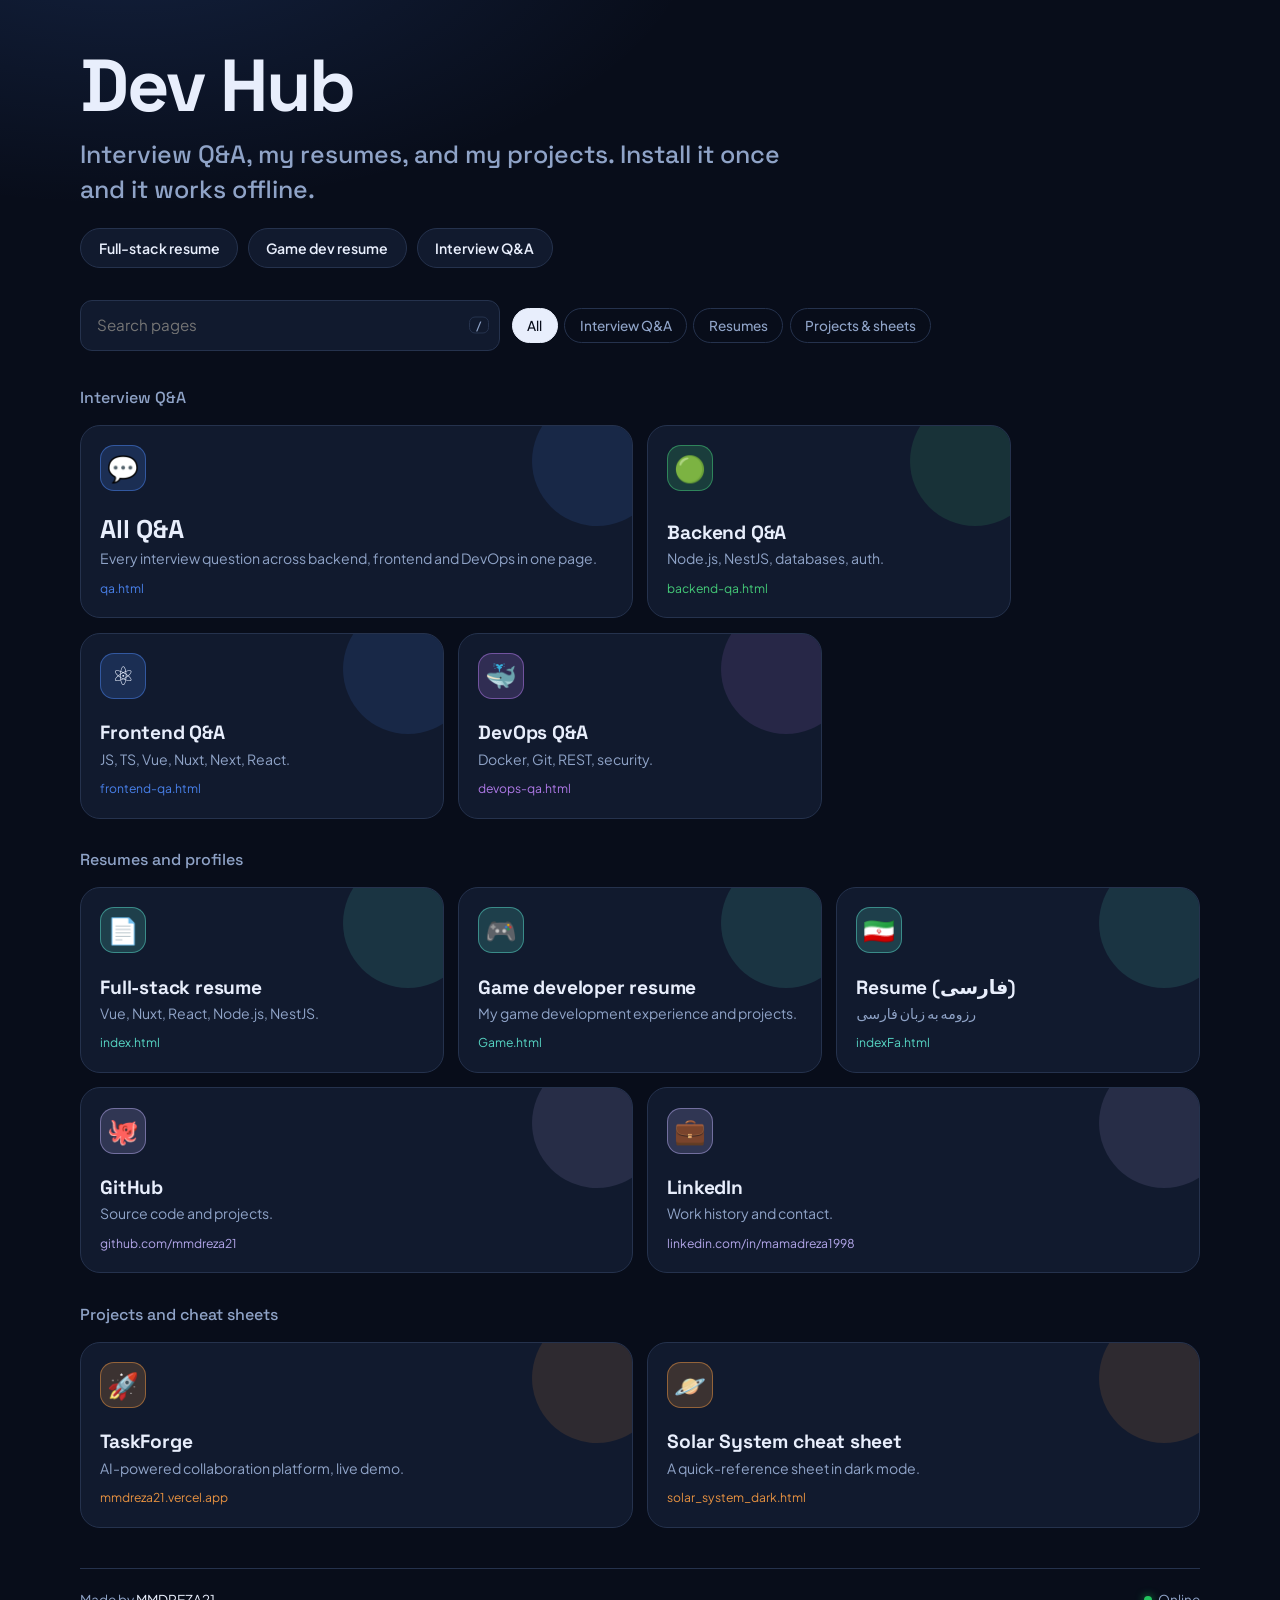
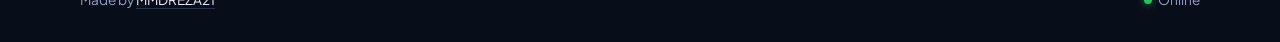
==== landing.html @ 5c8ee8f2 "first commit" ====
<!DOCTYPE html>
<html lang="en">

<head>
    <meta charset="UTF-8" />
    <meta name="viewport" content="width=device-width, initial-scale=1.0, viewport-fit=cover" />
    <meta name="theme-color" content="#3b82f6" />
    <meta name="description" content="Dev Hub: interview Q&A, resumes, and projects by Mohammad Reza Javadi." />
    <title>MMDREZA21 · Dev Hub</title>

    <link rel="manifest" href="./manifest.json" />
    <link rel="icon" href="./favicon.ico" />
    <link rel="apple-touch-icon" href="./icons/icon-192.png" />
    <meta name="apple-mobile-web-app-capable" content="yes" />
    <meta name="mobile-web-app-capable" content="yes" />
    <meta name="apple-mobile-web-app-status-bar-style" content="black-translucent" />
    <meta name="apple-mobile-web-app-title" content="Dev Hub" />

    <link rel="preconnect" href="https://fonts.googleapis.com" />
    <link rel="preconnect" href="https://fonts.gstatic.com" crossorigin />
    <link
        href="https://fonts.googleapis.com/css2?family=Space+Grotesk:wght@500;700&family=Plus+Jakarta+Sans:wght@400;500;600&display=swap"
        rel="stylesheet" />
    <link rel="stylesheet" href="./assets/css/landinPage.css">

</head>

<body>
    <div class="wrap">

        <header class="hero">
            <h1>Dev Hub<small>Interview Q&amp;A, my resumes, and my projects. Install it once and it works
                    offline.</small></h1>
            <div class="hero-actions">
                <button class="btn primary" id="installBtn" type="button">Install app</button>
                <a class="btn" href="./index.html">Full-stack resume</a>
                <a class="btn" href="./Game.html">Game dev resume</a>
                <a class="btn" href="./qa.html">Interview Q&amp;A</a>
            </div>
        </header>

        <div class="controls">
            <label class="search">
                <input type="search" id="q" placeholder="Search pages" autocomplete="off" aria-label="Search pages" />
                <kbd>/</kbd>
            </label>
            <div class="chips" role="group" aria-label="Filter by category">
                <button class="chip" data-f="all" aria-pressed="true">All</button>
                <button class="chip" data-f="learn" aria-pressed="false">Interview Q&amp;A</button>
                <button class="chip" data-f="about" aria-pressed="false">Resumes</button>
                <button class="chip" data-f="play" aria-pressed="false">Projects &amp; sheets</button>
            </div>
        </div>

        <main class="bento" id="grid">

            <h2 class="group-title" data-g="learn">Interview Q&amp;A</h2>
            <a class="tile feature w3 learn" data-cat="learn" href="./qa.html">
                <span class="glyph">💬</span>
                <div>
                    <h2>All Q&amp;A</h2>
                    <p>Every interview question across backend, frontend and DevOps in one page.</p>
                    <div class="file">qa.html</div>
                </div>
            </a>
            <a class="tile backend learn" data-cat="learn" href="./backend-qa.html">
                <span class="glyph">🟢</span>
                <div>
                    <h2>Backend Q&amp;A</h2>
                    <p>Node.js, NestJS, databases, auth.</p>
                    <div class="file">backend-qa.html</div>
                </div>
            </a>
            <a class="tile learn" data-cat="learn" href="./frontend-qa.html">
                <span class="glyph">⚛️</span>
                <div>
                    <h2>Frontend Q&amp;A</h2>
                    <p>JS, TS, Vue, Nuxt, Next, React.</p>
                    <div class="file">frontend-qa.html</div>
                </div>
            </a>
            <a class="tile devops learn" data-cat="learn" href="./devops-qa.html">
                <span class="glyph">🐳</span>
                <div>
                    <h2>DevOps Q&amp;A</h2>
                    <p>Docker, Git, REST, security.</p>
                    <div class="file">devops-qa.html</div>
                </div>
            </a>

            <h2 class="group-title" data-g="about">Resumes and profiles</h2>
            <a class="tile about" data-cat="about" href="./index.html">
                <span class="glyph">📄</span>
                <div>
                    <h2>Full-stack resume</h2>
                    <p>Vue, Nuxt, React, Node.js, NestJS.</p>
                    <div class="file">index.html</div>
                </div>
            </a>
            <a class="tile about" data-cat="about" href="./Game.html">
                <span class="glyph">🎮</span>
                <div>
                    <h2>Game developer resume</h2>
                    <p>My game development experience and projects.</p>
                    <div class="file">Game.html</div>
                </div>
            </a>
            <a class="tile about" data-cat="about" href="./indexFa.html">
                <span class="glyph">🇮🇷</span>
                <div>
                    <h2>Resume (فارسی)</h2>
                    <p>رزومه به زبان فارسی</p>
                    <div class="file">indexFa.html</div>
                </div>
            </a>
            <a class="tile w3 link" data-cat="about" href="https://github.com/mmdreza21" target="_blank" rel="noopener">
                <span class="glyph">🐙</span>
                <div>
                    <h2>GitHub</h2>
                    <p>Source code and projects.</p>
                    <div class="file">github.com/mmdreza21</div>
                </div>
            </a>
            <a class="tile w3 link" data-cat="about" href="https://linkedin.com/in/mamadreza1998" target="_blank"
                rel="noopener">
                <span class="glyph">💼</span>
                <div>
                    <h2>LinkedIn</h2>
                    <p>Work history and contact.</p>
                    <div class="file">linkedin.com/in/mamadreza1998</div>
                </div>
            </a>

            <h2 class="group-title" data-g="play">Projects and cheat sheets</h2>
            <a class="tile w3 play" data-cat="play" href="https://mmdreza21.vercel.app/" target="_blank" rel="noopener">
                <span class="glyph">🚀</span>
                <div>
                    <h2>TaskForge</h2>
                    <p>AI-powered collaboration platform, live demo.</p>
                    <div class="file">mmdreza21.vercel.app</div>
                </div>
            </a>
            <a class="tile w3 play" data-cat="play" href="./solar_system_dark.html">
                <span class="glyph">🪐</span>
                <div>
                    <h2>Solar System cheat sheet</h2>
                    <p>A quick-reference sheet in dark mode.</p>
                    <div class="file">solar_system_dark.html</div>
                </div>
            </a>
        </main>

        <p class="empty" id="empty">No pages match your search. Try a different word or choose All.</p>

        <footer>
            <span>Made by <a href="https://github.com/mmdreza21" target="_blank" rel="noopener">MMDREZA21</a></span>
            <span class="status"><span class="dot" id="dot"></span><span id="statusText">Online</span></span>
        </footer>
    </div>

    <script>
        /* Service worker */
        if ("serviceWorker" in navigator) {
            window.addEventListener("load", () => navigator.serviceWorker.register("./sw.js").catch(e => console.warn("SW failed:", e)));
        }

        /* Install button */
        let deferred = null;
        const installBtn = document.getElementById("installBtn");
        window.addEventListener("beforeinstallprompt", e => { e.preventDefault(); deferred = e; installBtn.classList.add("show"); });
        installBtn.addEventListener("click", async () => {
            if (!deferred) return;
            deferred.prompt();
            await deferred.userChoice;
            deferred = null;
            installBtn.classList.remove("show");
        });
        window.addEventListener("appinstalled", () => { deferred = null; installBtn.classList.remove("show"); });

        /* Online status */
        const dot = document.getElementById("dot"), st = document.getElementById("statusText");
        function setStatus() { const on = navigator.onLine; dot.classList.toggle("off", !on); st.textContent = on ? "Online" : "Offline: cached pages available"; }
        addEventListener("online", setStatus); addEventListener("offline", setStatus); setStatus();

        /* Search + filter */
        const q = document.getElementById("q");
        const tiles = [...document.querySelectorAll(".tile")];
        const titles = [...document.querySelectorAll(".group-title")];
        const chips = [...document.querySelectorAll(".chip")];
        const empty = document.getElementById("empty");
        let filter = "all";

        function apply() {
            const term = q.value.trim().toLowerCase();
            const shown = {};
            let count = 0;
            tiles.forEach(t => {
                const group = t.dataset.cat;
                const okF = filter === "all" || group === filter;
                const okQ = !term || t.textContent.toLowerCase().includes(term);
                const ok = okF && okQ;
                t.style.display = ok ? "" : "none";
                if (ok) { shown[group] = true; count++; }
            });
            titles.forEach(h => h.style.display = shown[h.dataset.g] ? "" : "none");
            empty.classList.toggle("show", count === 0);
        }
        q.addEventListener("input", apply);
        chips.forEach(c => c.addEventListener("click", () => {
            filter = c.dataset.f;
            chips.forEach(x => x.setAttribute("aria-pressed", x === c));
            apply();
        }));
        addEventListener("keydown", e => {
            if (e.key === "/" && document.activeElement !== q) { e.preventDefault(); q.focus(); }
            if (e.key === "Escape" && document.activeElement === q) { q.value = ""; q.blur(); apply(); }
        });
    </script>
</body>

</html>
---- assets/css/landinPage.css ----
* {
            margin: 0;
            padding: 0;
            box-sizing: border-box
        }

        :root {
            --bg: #080d1a;
            --panel: #111a2e;
            --panel-2: #17223b;
            --line: #25324d;
            --text: #e8eefc;
            --muted: #8fa3c7;
            --blue: #4f8cff;
            --c-learn: #4f8cff;
            --c-play: #ff9f43;
            --c-about: #5eead4;
            --c-link: #c4b5fd;
            --display: "Space Grotesk", system-ui, sans-serif;
            --body: "Plus Jakarta Sans", system-ui, -apple-system, "Segoe UI", Roboto, sans-serif;
        }

        html {
            scroll-padding-top: env(safe-area-inset-top, 0px)
        }

        body {
            background: var(--bg);
            color: var(--text);
            font-family: var(--body);
            line-height: 1.6;
            min-height: 100vh;
            padding: calc(clamp(1.25rem, 4vw, 3rem) + env(safe-area-inset-top, 0px)) clamp(1rem, 4vw, 2rem) calc(2rem + env(safe-area-inset-bottom, 0px));
            -webkit-font-smoothing: antialiased;
            background-image: radial-gradient(60rem 30rem at 10% -5%, rgba(79, 140, 255, .16), transparent 60%);
            background-repeat: no-repeat;
        }

        .wrap {
            max-width: 1120px;
            margin: 0 auto
        }

        a {
            color: inherit;
            text-decoration: none
        }

        :focus-visible {
            outline: 2px solid var(--blue);
            outline-offset: 3px;
            border-radius: 8px
        }

        /* Hero */
        .hero {
            display: grid;
            gap: 1.25rem;
            margin-bottom: 2rem;
            max-width: 44rem
        }

        .hero h1 {
            font-family: var(--display);
            font-weight: 700;
            font-size: clamp(2.4rem, 8vw, 4.6rem);
            line-height: 1.02;
            letter-spacing: -.03em
        }

        .hero h1 small {
            display: block;
            font-size: .34em;
            font-weight: 500;
            letter-spacing: 0;
            color: var(--muted);
            margin-top: .9rem;
            line-height: 1.4
        }

        .hero-actions {
            display: flex;
            flex-wrap: wrap;
            gap: .6rem;
            align-items: center
        }

        .btn {
            font: 600 .88rem var(--body);
            padding: .65rem 1.1rem;
            border-radius: 999px;
            border: 1px solid var(--line);
            background: var(--panel);
            color: var(--text);
            cursor: pointer;
            transition: border-color .2s, background .2s
        }

        .btn:hover {
            border-color: var(--blue);
            background: var(--panel-2)
        }

        .btn.primary {
            background: var(--blue);
            border-color: var(--blue);
            color: #06101f
        }

        .btn.primary:hover {
            background: #6ea0ff
        }

        #installBtn {
            display: none
        }

        #installBtn.show {
            display: inline-block
        }

        /* Controls */
        .controls {
            display: flex;
            flex-wrap: wrap;
            gap: .75rem;
            align-items: center;
            margin-bottom: 1.25rem
        }

        .search {
            position: relative;
            flex: 1 1 260px;
            max-width: 420px
        }

        .search input {
            width: 100%;
            padding: .75rem 3rem .75rem 1rem;
            background: var(--panel);
            border: 1px solid var(--line);
            border-radius: 12px;
            color: var(--text);
            font: inherit;
            font-size: .95rem;
            outline: none
        }

        .search input:focus {
            border-color: var(--blue)
        }

        .search kbd {
            position: absolute;
            right: .7rem;
            top: 50%;
            transform: translateY(-50%);
            font: 500 .75rem var(--body);
            color: var(--muted);
            border: 1px solid var(--line);
            border-radius: 6px;
            padding: 0 .4rem
        }

        .chips {
            display: flex;
            gap: .4rem;
            flex-wrap: wrap
        }

        .chip {
            font: 500 .85rem var(--body);
            padding: .5rem .9rem;
            border-radius: 999px;
            border: 1px solid var(--line);
            background: transparent;
            color: var(--muted);
            cursor: pointer
        }

        .chip[aria-pressed="true"] {
            background: var(--text);
            color: var(--bg);
            border-color: var(--text)
        }

        /* Bento */
        .bento {
            display: grid;
            grid-template-columns: repeat(6, 1fr);
            gap: .9rem;
            animation: rise .7s cubic-bezier(.2, .7, .2, 1) both
        }

        @keyframes rise {
            from {
                opacity: 0;
                transform: translateY(16px)
            }

            to {
                opacity: 1;
                transform: none
            }
        }

        .tile {
            --c: var(--blue);
            grid-column: span 2;
            position: relative;
            display: flex;
            flex-direction: column;
            justify-content: space-between;
            gap: 1.4rem;
            min-height: 150px;
            padding: 1.2rem;
            border-radius: 20px;
            background: var(--panel);
            border: 1px solid var(--line);
            overflow: hidden;
            transition: transform .2s, border-color .2s, background .2s;
        }

        .tile::after {
            content: "";
            position: absolute;
            right: -30px;
            top: -30px;
            width: 130px;
            height: 130px;
            border-radius: 50%;
            background: var(--c);
            opacity: .12;
            transition: opacity .2s, transform .3s
        }

        .tile:hover {
            transform: translateY(-3px);
            border-color: var(--c);
            background: var(--panel-2)
        }

        .tile:hover::after {
            opacity: .24;
            transform: scale(1.15)
        }

        .tile.w3 {
            grid-column: span 3
        }

        .tile.w4 {
            grid-column: span 4
        }

        .tile .glyph {
            font-size: 1.6rem;
            width: 46px;
            height: 46px;
            display: grid;
            place-items: center;
            border-radius: 14px;
            background: color-mix(in srgb, var(--c) 18%, transparent);
            border: 1px solid color-mix(in srgb, var(--c) 45%, transparent);
            position: relative;
            z-index: 1
        }

        .tile h2 {
            font-family: var(--display);
            font-size: 1.2rem;
            font-weight: 700;
            letter-spacing: -.01em;
            line-height: 1.2;
            position: relative;
            z-index: 1
        }

        .tile p {
            font-size: .88rem;
            color: var(--muted);
            margin-top: .2rem;
            position: relative;
            z-index: 1
        }

        .tile .file {
            font-size: .76rem;
            color: var(--c);
            margin-top: .55rem;
            position: relative;
            z-index: 1;
            opacity: .9
        }

        .tile.feature h2 {
            font-size: 1.6rem
        }

        .tile.feature {
            min-height: 190px
        }

        .learn {
            --c: var(--c-learn)
        }

        .play {
            --c: var(--c-play)
        }

        .about {
            --c: var(--c-about)
        }

        .link {
            --c: var(--c-link)
        }

        .tile.backend {
            --c: #4ade80
        }

        .tile.devops {
            --c: #c084fc
        }

        .group-title {
            grid-column: 1/-1;
            font-family: var(--display);
            font-size: 1rem;
            font-weight: 500;
            color: var(--muted);
            margin-top: .9rem
        }

        .empty {
            display: none;
            text-align: center;
            padding: 3rem 1rem;
            color: var(--muted)
        }

        .empty.show {
            display: block
        }

        footer {
            margin-top: 2.5rem;
            padding-top: 1.25rem;
            border-top: 1px solid var(--line);
            display: flex;
            flex-wrap: wrap;
            gap: .75rem 1.5rem;
            justify-content: space-between;
            color: var(--muted);
            font-size: .85rem
        }

        footer a {
            color: var(--text);
            border-bottom: 1px solid var(--line)
        }

        footer a:hover {
            border-color: var(--blue)
        }

        .status {
            display: inline-flex;
            align-items: center;
            gap: .4rem
        }

        .dot {
            width: 8px;
            height: 8px;
            border-radius: 50%;
            background: #22c55e;
            box-shadow: 0 0 8px rgba(34, 197, 94, .7)
        }

        .dot.off {
            background: #ef4444;
            box-shadow: 0 0 8px rgba(239, 68, 68, .7)
        }

        @media (max-width:820px) {

            .tile,
            .tile.w3,
            .tile.w4 {
                grid-column: span 3
            }

            .tile.feature {
                grid-column: span 6
            }
        }

        @media (max-width:520px) {
            .bento {
                grid-template-columns: 1fr
            }

            .tile,
            .tile.w3,
            .tile.w4,
            .tile.feature {
                grid-column: 1/-1;
                min-height: 0
            }

            .search kbd {
                display: none
            }
        }

        @media (prefers-reduced-motion:reduce) {

            *,
            *::before,
            *::after {
                animation: none !important;
                transition: none !important
            }
        }
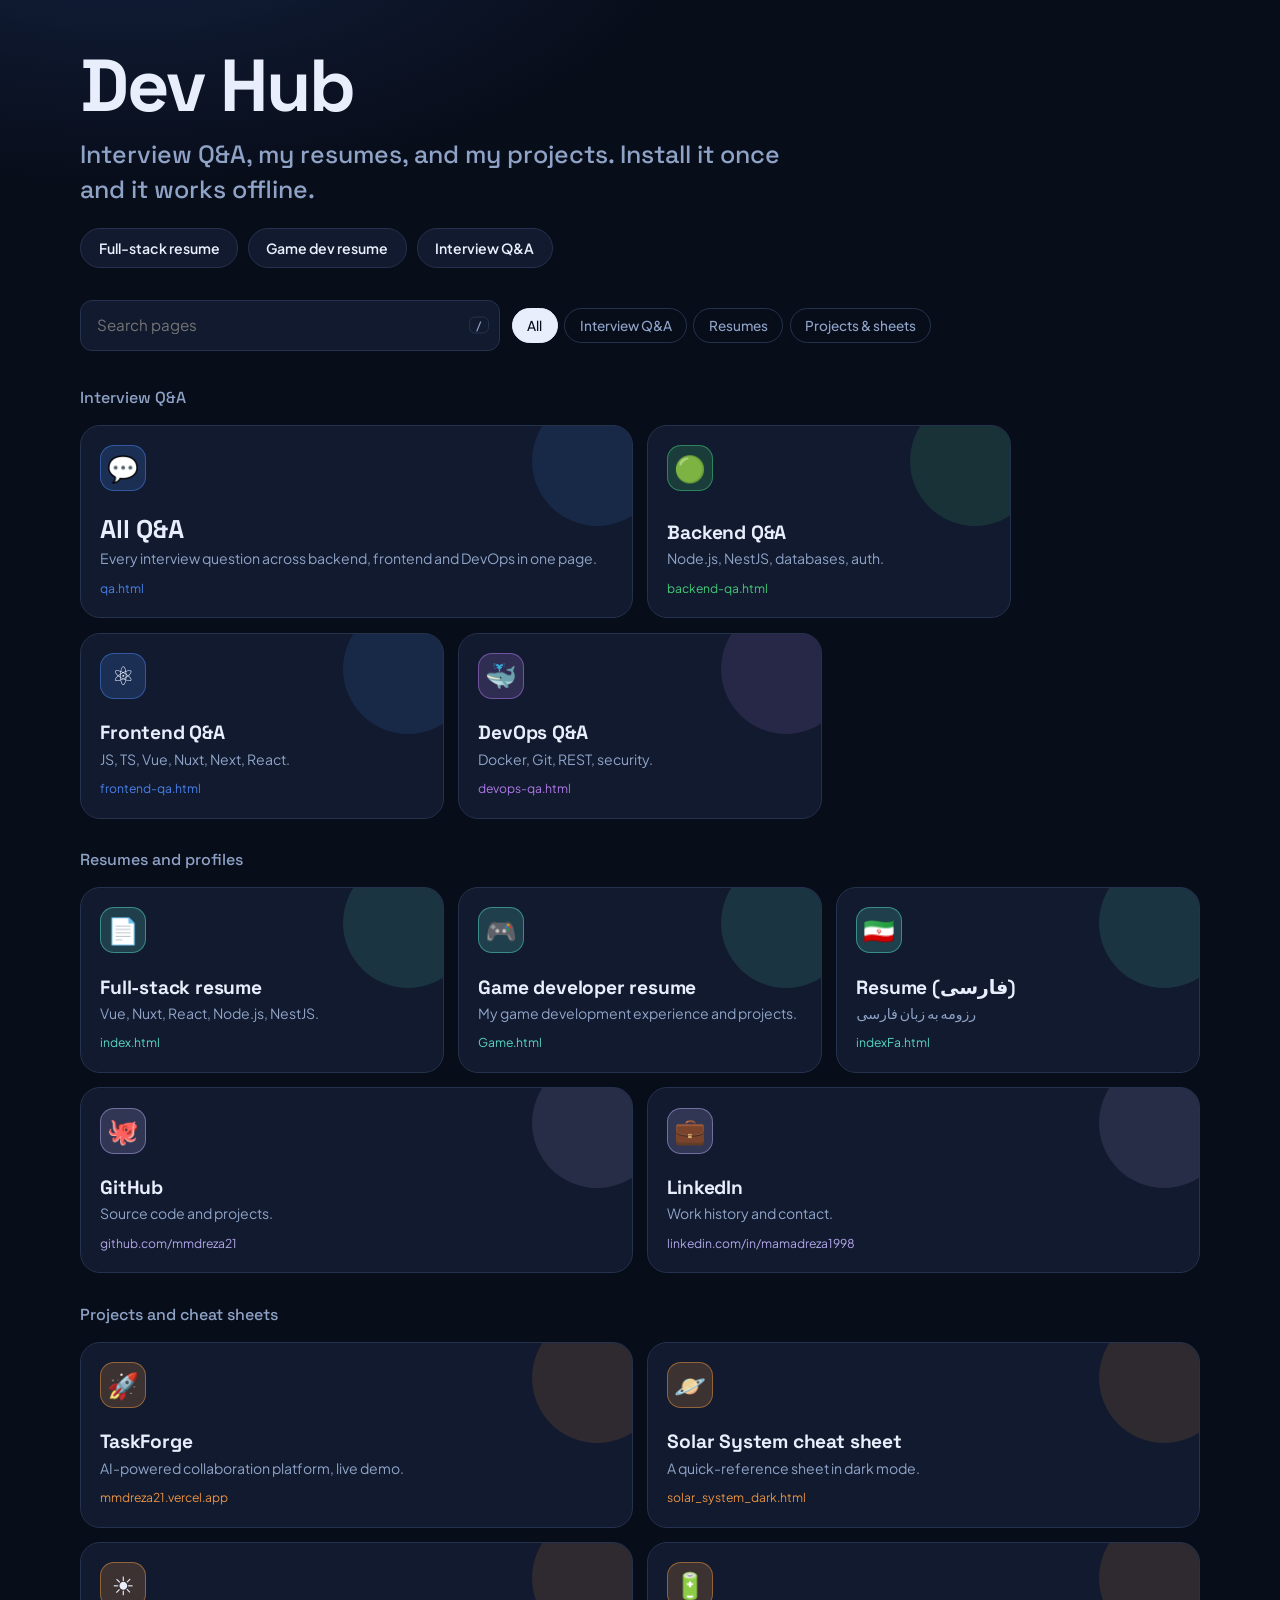
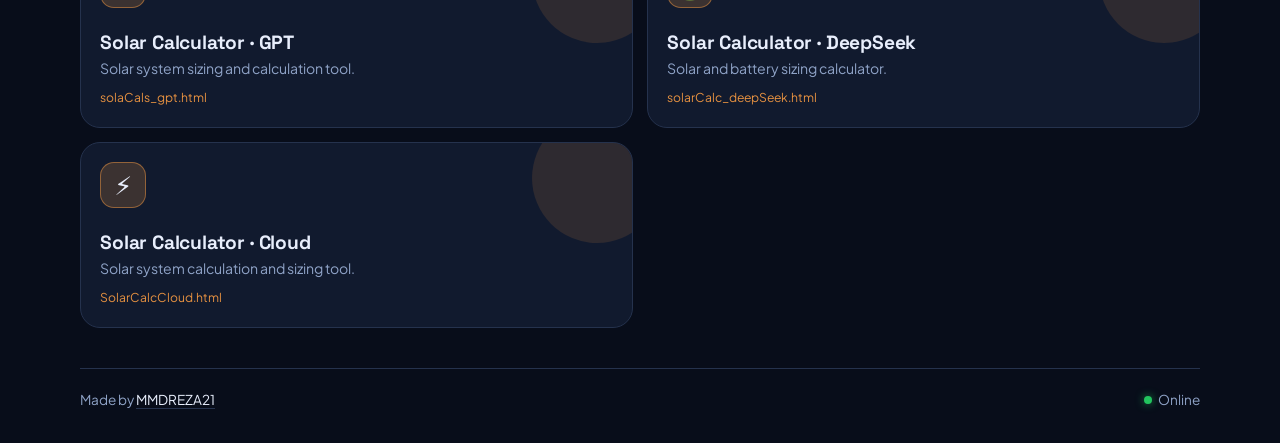
==== commit f8521490: "calculators first commit" ====
--- a/landing.html
+++ b/landing.html
@@ -5,12 +5,14 @@
     <meta charset="UTF-8" />
     <meta name="viewport" content="width=device-width, initial-scale=1.0, viewport-fit=cover" />
     <meta name="theme-color" content="#3b82f6" />
-    <meta name="description" content="Dev Hub: interview Q&A, resumes, and projects by Mohammad Reza Javadi." />
+    <meta name="description"
+        content="Dev Hub: interview Q&A, resumes, solar calculators, cheat sheets, and projects by Mohammad Reza Javadi." />
     <title>MMDREZA21 · Dev Hub</title>
 
     <link rel="manifest" href="./manifest.json" />
     <link rel="icon" href="./favicon.ico" />
     <link rel="apple-touch-icon" href="./icons/icon-192.png" />
+
     <meta name="apple-mobile-web-app-capable" content="yes" />
     <meta name="mobile-web-app-capable" content="yes" />
     <meta name="apple-mobile-web-app-status-bar-style" content="black-translucent" />
@@ -18,204 +20,748 @@
 
     <link rel="preconnect" href="https://fonts.googleapis.com" />
     <link rel="preconnect" href="https://fonts.gstatic.com" crossorigin />
+
     <link
         href="https://fonts.googleapis.com/css2?family=Space+Grotesk:wght@500;700&family=Plus+Jakarta+Sans:wght@400;500;600&display=swap"
         rel="stylesheet" />
+
     <link rel="stylesheet" href="./assets/css/landinPage.css">
-
 </head>
 
 <body>
+
     <div class="wrap">
 
+        <!-- HERO -->
         <header class="hero">
-            <h1>Dev Hub<small>Interview Q&amp;A, my resumes, and my projects. Install it once and it works
-                    offline.</small></h1>
+
+            <h1>
+                Dev Hub
+                <small>
+                    Interview Q&amp;A, my resumes, and my projects.
+                    Install it once and it works offline.
+                </small>
+            </h1>
+
             <div class="hero-actions">
-                <button class="btn primary" id="installBtn" type="button">Install app</button>
-                <a class="btn" href="./index.html">Full-stack resume</a>
-                <a class="btn" href="./Game.html">Game dev resume</a>
-                <a class="btn" href="./qa.html">Interview Q&amp;A</a>
+
+                <button class="btn primary" id="installBtn" type="button">
+                    Install app
+                </button>
+
+                <a class="btn" href="./index.html">
+                    Full-stack resume
+                </a>
+
+                <a class="btn" href="./Game.html">
+                    Game dev resume
+                </a>
+
+                <a class="btn" href="./qa.html">
+                    Interview Q&amp;A
+                </a>
+
             </div>
+
         </header>
 
+
+        <!-- SEARCH + FILTER -->
         <div class="controls">
+
             <label class="search">
+
                 <input type="search" id="q" placeholder="Search pages" autocomplete="off" aria-label="Search pages" />
+
                 <kbd>/</kbd>
+
             </label>
+
             <div class="chips" role="group" aria-label="Filter by category">
-                <button class="chip" data-f="all" aria-pressed="true">All</button>
-                <button class="chip" data-f="learn" aria-pressed="false">Interview Q&amp;A</button>
-                <button class="chip" data-f="about" aria-pressed="false">Resumes</button>
-                <button class="chip" data-f="play" aria-pressed="false">Projects &amp; sheets</button>
+
+                <button class="chip" data-f="all" aria-pressed="true">
+                    All
+                </button>
+
+                <button class="chip" data-f="learn" aria-pressed="false">
+                    Interview Q&amp;A
+                </button>
+
+                <button class="chip" data-f="about" aria-pressed="false">
+                    Resumes
+                </button>
+
+                <button class="chip" data-f="play" aria-pressed="false">
+                    Projects &amp; sheets
+                </button>
+
             </div>
+
         </div>
 
+
+        <!-- MAIN -->
         <main class="bento" id="grid">
 
-            <h2 class="group-title" data-g="learn">Interview Q&amp;A</h2>
+
+            <!-- =========================
+                 INTERVIEW Q&A
+            ========================== -->
+
+            <h2 class="group-title" data-g="learn">
+                Interview Q&amp;A
+            </h2>
+
+
             <a class="tile feature w3 learn" data-cat="learn" href="./qa.html">
+
                 <span class="glyph">💬</span>
-                <div>
+
+                <div>
+
                     <h2>All Q&amp;A</h2>
-                    <p>Every interview question across backend, frontend and DevOps in one page.</p>
-                    <div class="file">qa.html</div>
-                </div>
-            </a>
+
+                    <p>
+                        Every interview question across backend,
+                        frontend and DevOps in one page.
+                    </p>
+
+                    <div class="file">
+                        qa.html
+                    </div>
+
+                </div>
+
+            </a>
+
+
             <a class="tile backend learn" data-cat="learn" href="./backend-qa.html">
+
                 <span class="glyph">🟢</span>
-                <div>
+
+                <div>
+
                     <h2>Backend Q&amp;A</h2>
-                    <p>Node.js, NestJS, databases, auth.</p>
-                    <div class="file">backend-qa.html</div>
-                </div>
-            </a>
+
+                    <p>
+                        Node.js, NestJS, databases, auth.
+                    </p>
+
+                    <div class="file">
+                        backend-qa.html
+                    </div>
+
+                </div>
+
+            </a>
+
+
             <a class="tile learn" data-cat="learn" href="./frontend-qa.html">
+
                 <span class="glyph">⚛️</span>
-                <div>
+
+                <div>
+
                     <h2>Frontend Q&amp;A</h2>
-                    <p>JS, TS, Vue, Nuxt, Next, React.</p>
-                    <div class="file">frontend-qa.html</div>
-                </div>
-            </a>
+
+                    <p>
+                        JS, TS, Vue, Nuxt, Next, React.
+                    </p>
+
+                    <div class="file">
+                        frontend-qa.html
+                    </div>
+
+                </div>
+
+            </a>
+
+
             <a class="tile devops learn" data-cat="learn" href="./devops-qa.html">
+
                 <span class="glyph">🐳</span>
-                <div>
+
+                <div>
+
                     <h2>DevOps Q&amp;A</h2>
-                    <p>Docker, Git, REST, security.</p>
-                    <div class="file">devops-qa.html</div>
-                </div>
-            </a>
-
-            <h2 class="group-title" data-g="about">Resumes and profiles</h2>
+
+                    <p>
+                        Docker, Git, REST, security.
+                    </p>
+
+                    <div class="file">
+                        devops-qa.html
+                    </div>
+
+                </div>
+
+            </a>
+
+
+
+            <!-- =========================
+                 RESUMES
+            ========================== -->
+
+            <h2 class="group-title" data-g="about">
+                Resumes and profiles
+            </h2>
+
+
             <a class="tile about" data-cat="about" href="./index.html">
+
                 <span class="glyph">📄</span>
-                <div>
+
+                <div>
+
                     <h2>Full-stack resume</h2>
-                    <p>Vue, Nuxt, React, Node.js, NestJS.</p>
-                    <div class="file">index.html</div>
-                </div>
-            </a>
+
+                    <p>
+                        Vue, Nuxt, React, Node.js, NestJS.
+                    </p>
+
+                    <div class="file">
+                        index.html
+                    </div>
+
+                </div>
+
+            </a>
+
+
             <a class="tile about" data-cat="about" href="./Game.html">
+
                 <span class="glyph">🎮</span>
-                <div>
+
+                <div>
+
                     <h2>Game developer resume</h2>
-                    <p>My game development experience and projects.</p>
-                    <div class="file">Game.html</div>
-                </div>
-            </a>
+
+                    <p>
+                        My game development experience and projects.
+                    </p>
+
+                    <div class="file">
+                        Game.html
+                    </div>
+
+                </div>
+
+            </a>
+
+
             <a class="tile about" data-cat="about" href="./indexFa.html">
+
                 <span class="glyph">🇮🇷</span>
-                <div>
+
+                <div>
+
                     <h2>Resume (فارسی)</h2>
-                    <p>رزومه به زبان فارسی</p>
-                    <div class="file">indexFa.html</div>
-                </div>
-            </a>
+
+                    <p>
+                        رزومه به زبان فارسی
+                    </p>
+
+                    <div class="file">
+                        indexFa.html
+                    </div>
+
+                </div>
+
+            </a>
+
+
             <a class="tile w3 link" data-cat="about" href="https://github.com/mmdreza21" target="_blank" rel="noopener">
+
                 <span class="glyph">🐙</span>
-                <div>
+
+                <div>
+
                     <h2>GitHub</h2>
-                    <p>Source code and projects.</p>
-                    <div class="file">github.com/mmdreza21</div>
-                </div>
-            </a>
+
+                    <p>
+                        Source code and projects.
+                    </p>
+
+                    <div class="file">
+                        github.com/mmdreza21
+                    </div>
+
+                </div>
+
+            </a>
+
+
             <a class="tile w3 link" data-cat="about" href="https://linkedin.com/in/mamadreza1998" target="_blank"
                 rel="noopener">
+
                 <span class="glyph">💼</span>
-                <div>
+
+                <div>
+
                     <h2>LinkedIn</h2>
-                    <p>Work history and contact.</p>
-                    <div class="file">linkedin.com/in/mamadreza1998</div>
-                </div>
-            </a>
-
-            <h2 class="group-title" data-g="play">Projects and cheat sheets</h2>
+
+                    <p>
+                        Work history and contact.
+                    </p>
+
+                    <div class="file">
+                        linkedin.com/in/mamadreza1998
+                    </div>
+
+                </div>
+
+            </a>
+
+
+
+            <!-- =========================
+                 PROJECTS + CHEAT SHEETS
+            ========================== -->
+
+            <h2 class="group-title" data-g="play">
+                Projects and cheat sheets
+            </h2>
+
+
+            <!-- TaskForge -->
+
             <a class="tile w3 play" data-cat="play" href="https://mmdreza21.vercel.app/" target="_blank" rel="noopener">
+
                 <span class="glyph">🚀</span>
-                <div>
+
+                <div>
+
                     <h2>TaskForge</h2>
-                    <p>AI-powered collaboration platform, live demo.</p>
-                    <div class="file">mmdreza21.vercel.app</div>
-                </div>
-            </a>
+
+                    <p>
+                        AI-powered collaboration platform,
+                        live demo.
+                    </p>
+
+                    <div class="file">
+                        mmdreza21.vercel.app
+                    </div>
+
+                </div>
+
+            </a>
+
+
+            <!-- Solar system cheat sheet -->
+
             <a class="tile w3 play" data-cat="play" href="./solar_system_dark.html">
+
                 <span class="glyph">🪐</span>
-                <div>
+
+                <div>
+
                     <h2>Solar System cheat sheet</h2>
-                    <p>A quick-reference sheet in dark mode.</p>
-                    <div class="file">solar_system_dark.html</div>
-                </div>
-            </a>
+
+                    <p>
+                        A quick-reference sheet in dark mode.
+                    </p>
+
+                    <div class="file">
+                        solar_system_dark.html
+                    </div>
+
+                </div>
+
+            </a>
+
+
+            <!-- =========================
+                 SOLAR CALCULATORS
+            ========================== -->
+
+            <a class="tile w3 play" data-cat="play" href="./solaCals_gpt.html">
+
+                <span class="glyph">☀️</span>
+
+                <div>
+
+                    <h2>Solar Calculator · GPT</h2>
+
+                    <p>
+                        Solar system sizing and calculation tool.
+                    </p>
+
+                    <div class="file">
+                        solaCals_gpt.html
+                    </div>
+
+                </div>
+
+            </a>
+
+
+            <a class="tile w3 play" data-cat="play" href="./solarCalc_deepSeek.html">
+
+                <span class="glyph">🔋</span>
+
+                <div>
+
+                    <h2>Solar Calculator · DeepSeek</h2>
+
+                    <p>
+                        Solar and battery sizing calculator.
+                    </p>
+
+                    <div class="file">
+                        solarCalc_deepSeek.html
+                    </div>
+
+                </div>
+
+            </a>
+
+
+            <a class="tile w3 play" data-cat="play" href="./SolarCalcCloud.html">
+
+                <span class="glyph">⚡</span>
+
+                <div>
+
+                    <h2>Solar Calculator · Cloud</h2>
+
+                    <p>
+                        Solar system calculation and sizing tool.
+                    </p>
+
+                    <div class="file">
+                        SolarCalcCloud.html
+                    </div>
+
+                </div>
+
+            </a>
+
         </main>
 
-        <p class="empty" id="empty">No pages match your search. Try a different word or choose All.</p>
+
+        <!-- EMPTY SEARCH STATE -->
+
+        <p class="empty" id="empty">
+            No pages match your search.
+            Try a different word or choose All.
+        </p>
+
+
+        <!-- FOOTER -->
 
         <footer>
-            <span>Made by <a href="https://github.com/mmdreza21" target="_blank" rel="noopener">MMDREZA21</a></span>
-            <span class="status"><span class="dot" id="dot"></span><span id="statusText">Online</span></span>
+
+            <span>
+                Made by
+                <a href="https://github.com/mmdreza21" target="_blank" rel="noopener">
+                    MMDREZA21
+                </a>
+            </span>
+
+            <span class="status">
+
+                <span class="dot" id="dot"></span>
+
+                <span id="statusText">
+                    Online
+                </span>
+
+            </span>
+
         </footer>
+
     </div>
 
+
     <script>
-        /* Service worker */
+
+        /* ==========================================
+           SERVICE WORKER
+        ========================================== */
+
         if ("serviceWorker" in navigator) {
-            window.addEventListener("load", () => navigator.serviceWorker.register("./sw.js").catch(e => console.warn("SW failed:", e)));
+
+            window.addEventListener("load", () => {
+
+                navigator.serviceWorker
+                    .register("./sw.js")
+                    .catch(
+                        e => console.warn("SW failed:", e)
+                    );
+
+            });
+
         }
 
-        /* Install button */
+
+        /* ==========================================
+           INSTALL BUTTON
+        ========================================== */
+
         let deferred = null;
-        const installBtn = document.getElementById("installBtn");
-        window.addEventListener("beforeinstallprompt", e => { e.preventDefault(); deferred = e; installBtn.classList.add("show"); });
-        installBtn.addEventListener("click", async () => {
-            if (!deferred) return;
-            deferred.prompt();
-            await deferred.userChoice;
-            deferred = null;
-            installBtn.classList.remove("show");
+
+        const installBtn =
+            document.getElementById("installBtn");
+
+
+        window.addEventListener(
+            "beforeinstallprompt",
+            e => {
+
+                e.preventDefault();
+
+                deferred = e;
+
+                installBtn.classList.add("show");
+
+            }
+        );
+
+
+        installBtn.addEventListener(
+            "click",
+            async () => {
+
+                if (!deferred) return;
+
+                deferred.prompt();
+
+                await deferred.userChoice;
+
+                deferred = null;
+
+                installBtn.classList.remove("show");
+
+            }
+        );
+
+
+        window.addEventListener(
+            "appinstalled",
+            () => {
+
+                deferred = null;
+
+                installBtn.classList.remove("show");
+
+            }
+        );
+
+
+
+        /* ==========================================
+           ONLINE / OFFLINE STATUS
+        ========================================== */
+
+        const dot =
+            document.getElementById("dot");
+
+        const st =
+            document.getElementById("statusText");
+
+
+        function setStatus() {
+
+            const on = navigator.onLine;
+
+            dot.classList.toggle(
+                "off",
+                !on
+            );
+
+            st.textContent =
+                on
+                    ? "Online"
+                    : "Offline: cached pages available";
+
+        }
+
+
+        addEventListener(
+            "online",
+            setStatus
+        );
+
+        addEventListener(
+            "offline",
+            setStatus
+        );
+
+        setStatus();
+
+
+
+        /* ==========================================
+           SEARCH + FILTER
+        ========================================== */
+
+        const q =
+            document.getElementById("q");
+
+
+        const tiles = [
+            ...document.querySelectorAll(".tile")
+        ];
+
+
+        const titles = [
+            ...document.querySelectorAll(".group-title")
+        ];
+
+
+        const chips = [
+            ...document.querySelectorAll(".chip")
+        ];
+
+
+        const empty =
+            document.getElementById("empty");
+
+
+        let filter = "all";
+
+
+        function apply() {
+
+            const term =
+                q.value
+                    .trim()
+                    .toLowerCase();
+
+
+            const shown = {};
+
+            let count = 0;
+
+
+            tiles.forEach(t => {
+
+                const group =
+                    t.dataset.cat;
+
+
+                const okF =
+                    filter === "all" ||
+                    group === filter;
+
+
+                const okQ =
+                    !term ||
+                    t.textContent
+                        .toLowerCase()
+                        .includes(term);
+
+
+                const ok =
+                    okF && okQ;
+
+
+                t.style.display =
+                    ok ? "" : "none";
+
+
+                if (ok) {
+
+                    shown[group] = true;
+
+                    count++;
+
+                }
+
+            });
+
+
+            titles.forEach(h => {
+
+                h.style.display =
+                    shown[h.dataset.g]
+                        ? ""
+                        : "none";
+
+            });
+
+
+            empty.classList.toggle(
+                "show",
+                count === 0
+            );
+
+        }
+
+
+        q.addEventListener(
+            "input",
+            apply
+        );
+
+
+        chips.forEach(c => {
+
+            c.addEventListener(
+                "click",
+                () => {
+
+                    filter =
+                        c.dataset.f;
+
+
+                    chips.forEach(x => {
+
+                        x.setAttribute(
+                            "aria-pressed",
+                            x === c
+                        );
+
+                    });
+
+
+                    apply();
+
+                }
+            );
+
         });
-        window.addEventListener("appinstalled", () => { deferred = null; installBtn.classList.remove("show"); });
-
-        /* Online status */
-        const dot = document.getElementById("dot"), st = document.getElementById("statusText");
-        function setStatus() { const on = navigator.onLine; dot.classList.toggle("off", !on); st.textContent = on ? "Online" : "Offline: cached pages available"; }
-        addEventListener("online", setStatus); addEventListener("offline", setStatus); setStatus();
-
-        /* Search + filter */
-        const q = document.getElementById("q");
-        const tiles = [...document.querySelectorAll(".tile")];
-        const titles = [...document.querySelectorAll(".group-title")];
-        const chips = [...document.querySelectorAll(".chip")];
-        const empty = document.getElementById("empty");
-        let filter = "all";
-
-        function apply() {
-            const term = q.value.trim().toLowerCase();
-            const shown = {};
-            let count = 0;
-            tiles.forEach(t => {
-                const group = t.dataset.cat;
-                const okF = filter === "all" || group === filter;
-                const okQ = !term || t.textContent.toLowerCase().includes(term);
-                const ok = okF && okQ;
-                t.style.display = ok ? "" : "none";
-                if (ok) { shown[group] = true; count++; }
-            });
-            titles.forEach(h => h.style.display = shown[h.dataset.g] ? "" : "none");
-            empty.classList.toggle("show", count === 0);
-        }
-        q.addEventListener("input", apply);
-        chips.forEach(c => c.addEventListener("click", () => {
-            filter = c.dataset.f;
-            chips.forEach(x => x.setAttribute("aria-pressed", x === c));
-            apply();
-        }));
-        addEventListener("keydown", e => {
-            if (e.key === "/" && document.activeElement !== q) { e.preventDefault(); q.focus(); }
-            if (e.key === "Escape" && document.activeElement === q) { q.value = ""; q.blur(); apply(); }
-        });
+
+
+        /* ==========================================
+           KEYBOARD SHORTCUTS
+        ========================================== */
+
+        addEventListener(
+            "keydown",
+            e => {
+
+                if (
+                    e.key === "/" &&
+                    document.activeElement !== q
+                ) {
+
+                    e.preventDefault();
+
+                    q.focus();
+
+                }
+
+
+                if (
+                    e.key === "Escape" &&
+                    document.activeElement === q
+                ) {
+
+                    q.value = "";
+
+                    q.blur();
+
+                    apply();
+
+                }
+
+            }
+        );
+
     </script>
+
 </body>
 
 </html>
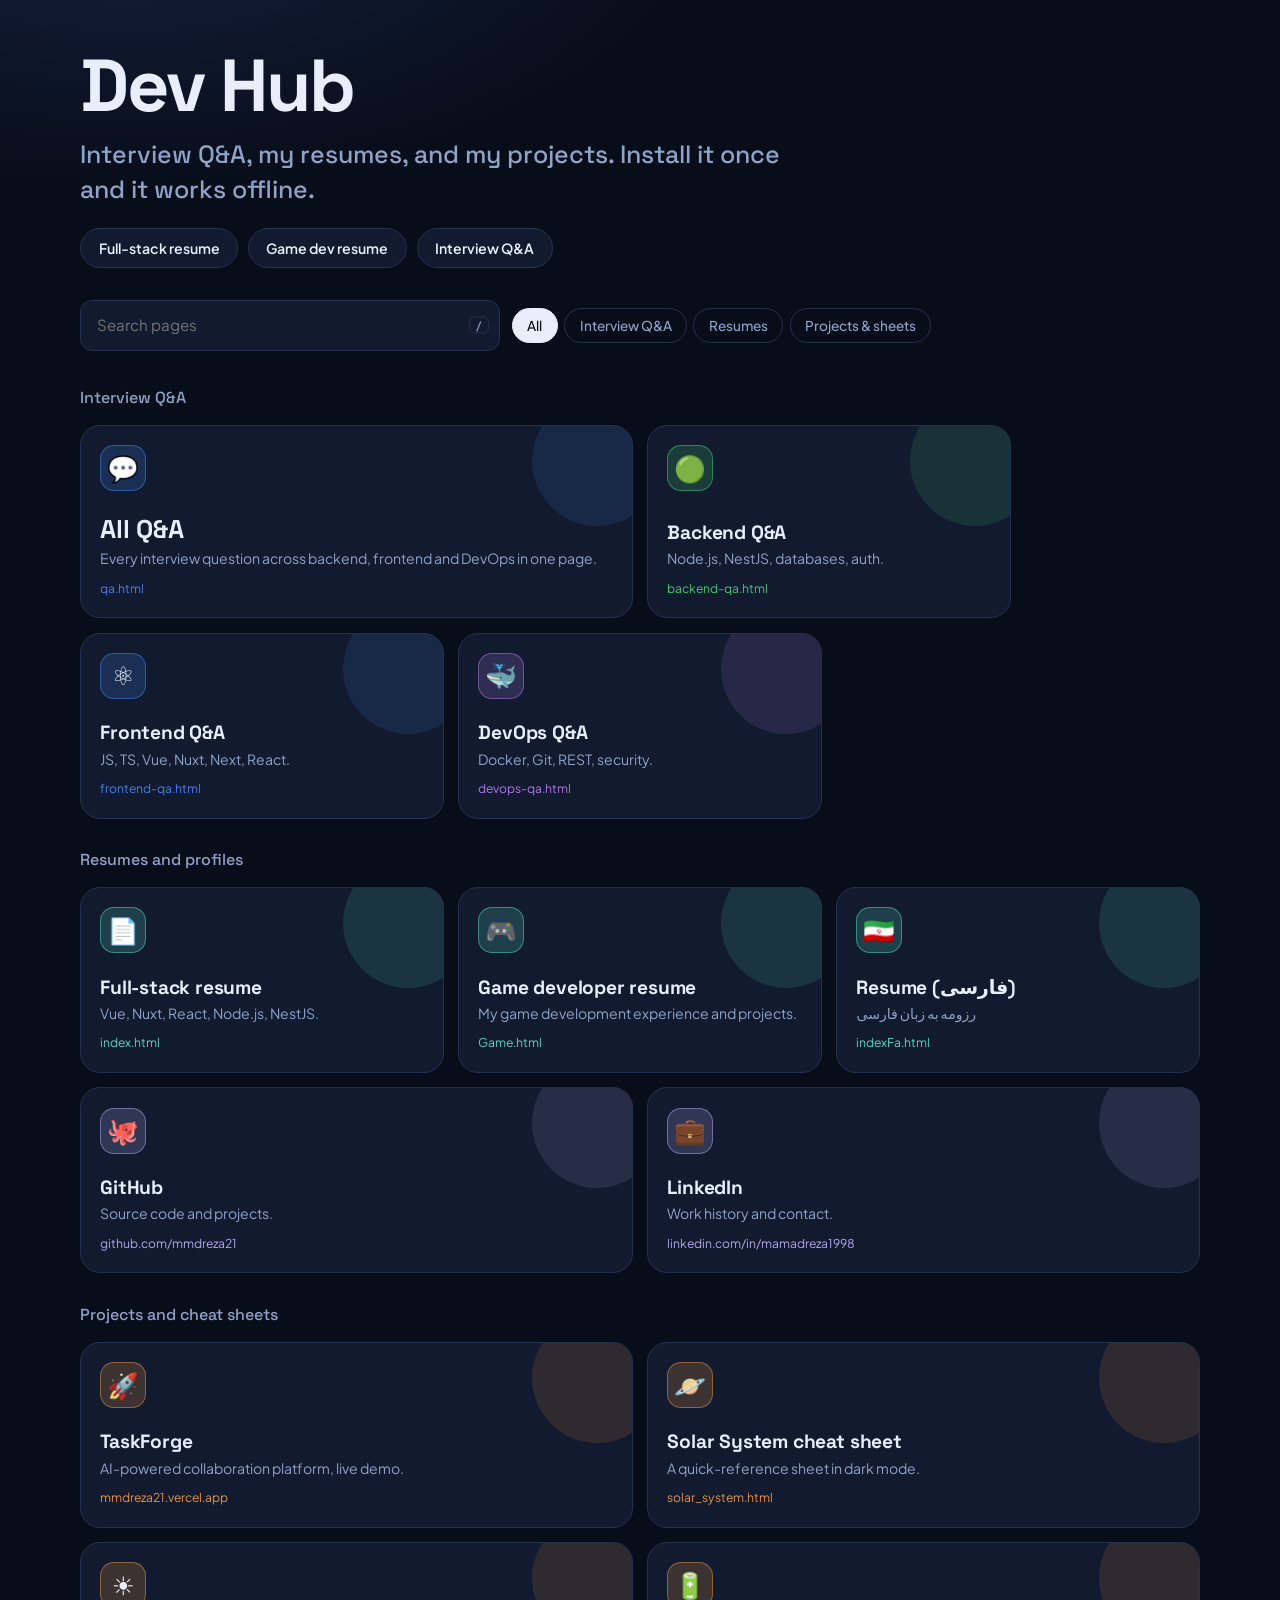
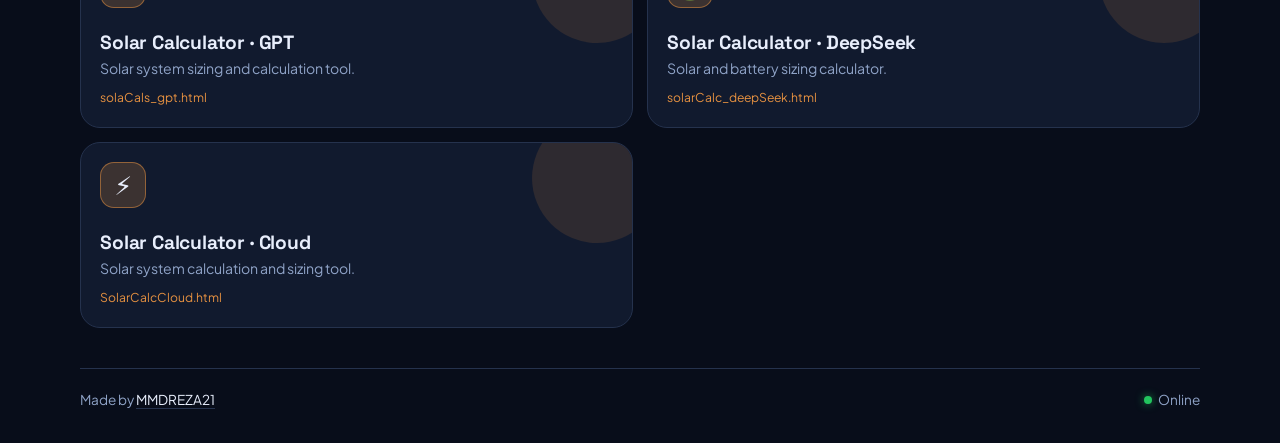
==== commit 2ecdd60e: "3D added" ====
--- a/landing.html
+++ b/landing.html
@@ -350,7 +350,7 @@
 
             <!-- Solar system cheat sheet -->
 
-            <a class="tile w3 play" data-cat="play" href="./solar_system_dark.html">
+            <a class="tile w3 play" data-cat="play" href="./solar_system.html">
 
                 <span class="glyph">🪐</span>
 
@@ -363,7 +363,7 @@
                     </p>
 
                     <div class="file">
-                        solar_system_dark.html
+                        solar_system.html
                     </div>
 
                 </div>
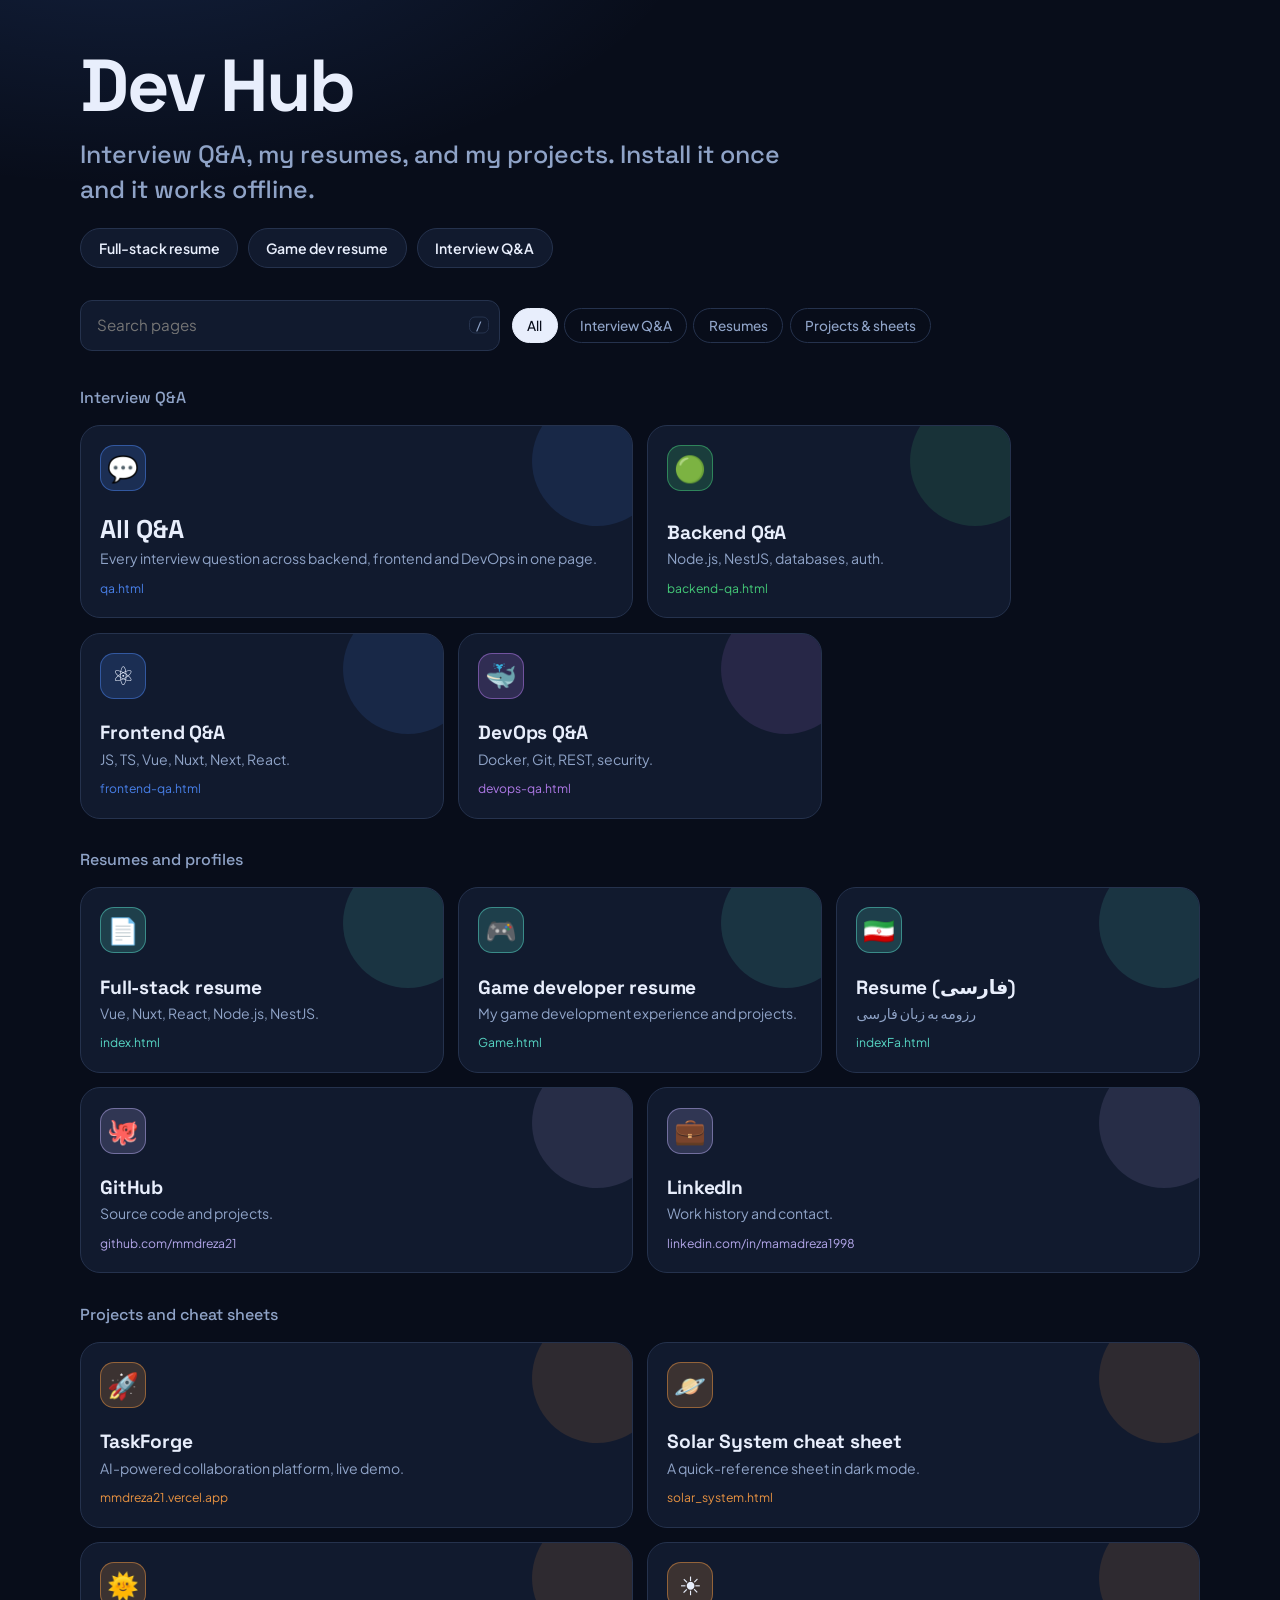
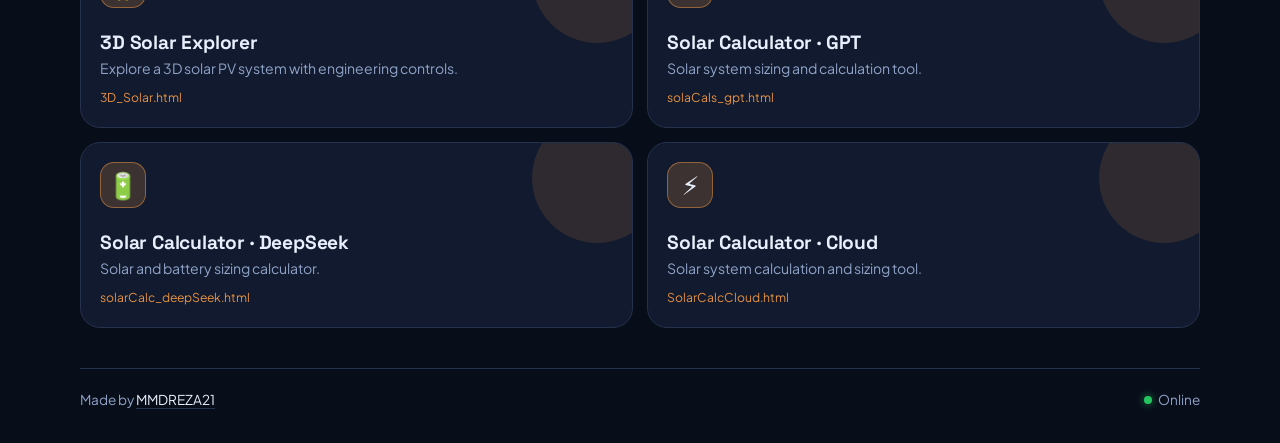
==== commit 70eb9d6b: "calculators first commit" ====
--- a/landing.html
+++ b/landing.html
@@ -371,6 +371,29 @@
             </a>
 
 
+            <!-- 3D solar explorer -->
+
+            <a class="tile w3 play" data-cat="play" href="./3D_Solar.html">
+
+                <span class="glyph">🌞</span>
+
+                <div>
+
+                    <h2>3D Solar Explorer</h2>
+
+                    <p>
+                        Explore a 3D solar PV system with engineering controls.
+                    </p>
+
+                    <div class="file">
+                        3D_Solar.html
+                    </div>
+
+                </div>
+
+            </a>
+
+
             <!-- =========================
                  SOLAR CALCULATORS
             ========================== -->
@@ -764,4 +787,4 @@
 
 </body>
 
-</html>+</html>
